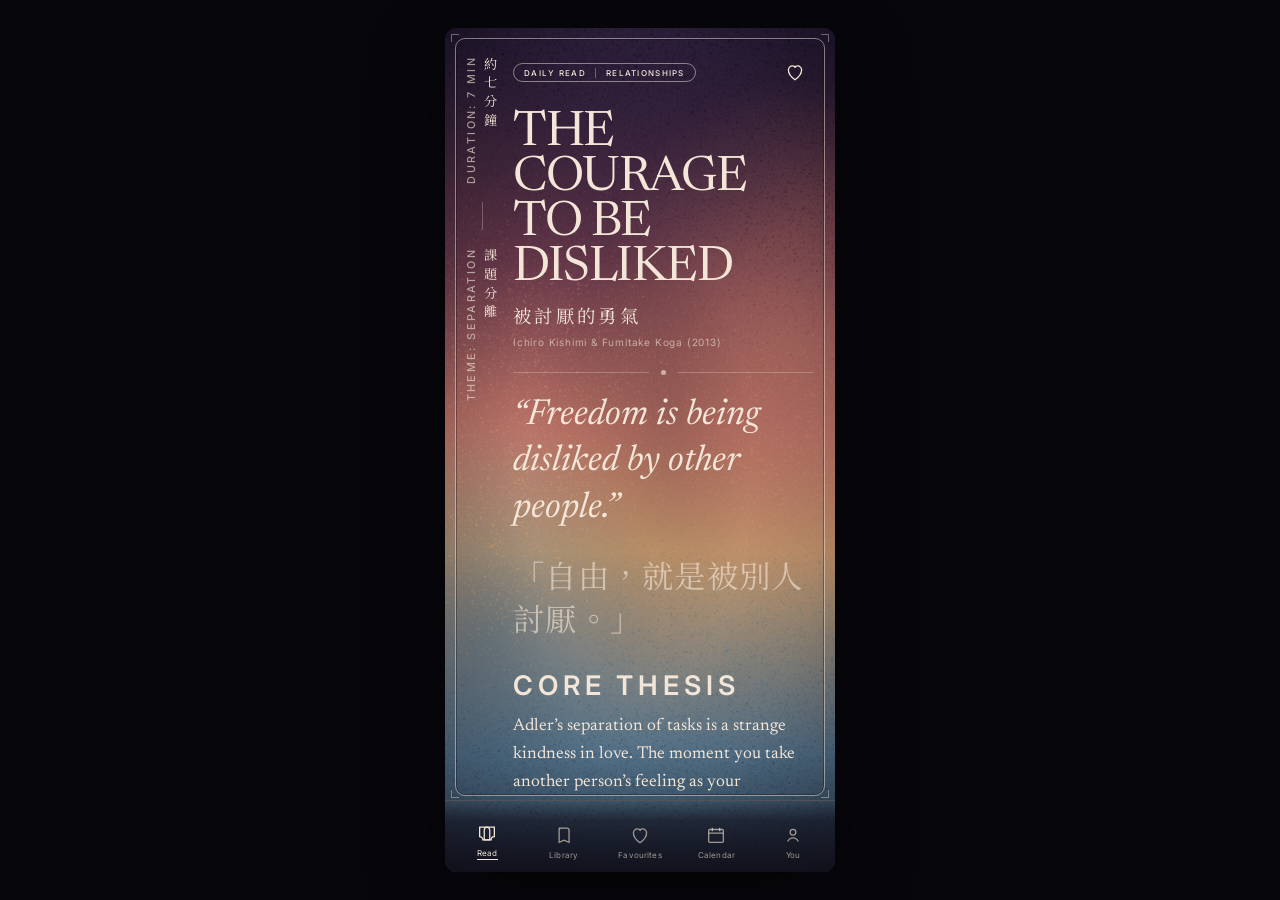
==== keep/index.html @ 2048465a "Add a Read heart and Favourites tab Save from the top-right heart on Read; persist locally. Dock is " ====
<!DOCTYPE html>
<html lang="en">
  <head>
    <meta charset="utf-8" />
    <meta name="viewport" content="width=device-width, initial-scale=1, viewport-fit=cover" />
    <meta name="theme-color" content="#1a1528" />
    <meta name="mobile-web-app-capable" content="yes" />
    <meta name="apple-mobile-web-app-capable" content="yes" />
    <meta name="apple-mobile-web-app-status-bar-style" content="black-translucent" />
    <meta
      name="description"
      content="A reading sanctuary for relationship and intimacy books. Editorial, bilingual, solo practice — not a dating app, not therapy."
    />
    <title>Keep</title>
    <link rel="manifest" href="./manifest.json" />
    <link rel="icon" href="./icon.svg" type="image/svg+xml" />
    <link rel="apple-touch-icon" href="./icon.svg" />
    <link rel="preconnect" href="https://fonts.googleapis.com" />
    <link rel="preconnect" href="https://fonts.gstatic.com" crossorigin />
    <link
      href="https://fonts.googleapis.com/css2?family=Inter:wght@400;500;600&family=Newsreader:ital,opsz,wght@0,6..72,400;0,6..72,500;1,6..72,400&family=Noto+Serif+SC:wght@400;500&family=Noto+Serif+TC:wght@400;500&display=swap"
      rel="stylesheet"
    />
    <link rel="stylesheet" href="./styles.css?v=24" />
  </head>
  <body>
    <div id="app">
      <div class="field" aria-hidden="true"></div>
      <canvas id="stipple" aria-hidden="true"></canvas>
      <div class="vignette" aria-hidden="true"></div>
      <div class="poster">
        <div class="frame" aria-hidden="true"></div>
        <span class="bleed-mark tl" aria-hidden="true"></span>
        <span class="bleed-mark tr" aria-hidden="true"></span>
        <span class="bleed-mark bl" aria-hidden="true"></span>
        <span class="bleed-mark br" aria-hidden="true"></span>
        <aside class="spine" id="spine"></aside>
        <main class="content" id="content" tabindex="-1"></main>
      </div>
      <nav class="dock" id="dock" aria-label="Primary"></nav>
    </div>
    <script src="./books.js?v=12"></script>
    <script src="./app.js?v=24"></script>
  </body>
</html>
---- keep/styles.css ----
:root {
  --dusk: #1a1528;
  --dusk-2: #2c1c36;
  --rose: #c4786a;
  --pollen: #e0b464;
  --pollen-soft: #e8b896;
  --grain-blue: #4a6d88;
  --mist: #8fa4b8;
  --ink: #f3e6d8;
  --ink-dim: rgba(243, 230, 216, 0.62);
  --ink-faint: rgba(243, 230, 216, 0.38);
  --line: rgba(243, 230, 216, 0.28);
  --line-strong: rgba(243, 230, 216, 0.5);
  --stone: #3a3532;
  --serif: "Newsreader", "Noto Serif TC", "Noto Serif SC", "Songti TC", serif;
  --sans: "Inter", "Noto Sans TC", system-ui, sans-serif;
  --cn: "Noto Serif TC", "Noto Serif SC", "Songti TC", serif;
  --bleed: 16px;
  --spine: 42px;
  --dock: 72px;
  --radius-frame: 10px;
}

*,
*::before,
*::after {
  box-sizing: border-box;
}

html,
body {
  margin: 0;
  height: 100%;
  background: #0b0910;
  color: var(--ink);
  font-family: var(--serif);
  -webkit-font-smoothing: antialiased;
  text-rendering: optimizeLegibility;
}

body {
  min-height: 100dvh;
}

button,
input,
textarea {
  font: inherit;
  color: inherit;
  background: none;
  border: none;
}

button {
  cursor: pointer;
}

#app {
  position: relative;
  width: 100%;
  height: 100dvh;
  overflow: hidden;
  isolation: isolate;
}

#stipple {
  position: absolute;
  inset: 0;
  width: 100%;
  height: 100%;
  z-index: 0;
  pointer-events: none;
}

.field {
  position: absolute;
  inset: 0;
  z-index: 0;
  pointer-events: none;
  background:
    radial-gradient(ellipse 120% 70% at 50% -10%, #3a284c 0%, transparent 58%),
    radial-gradient(ellipse 90% 55% at 88% 38%, rgba(196, 120, 106, 0.7) 0%, transparent 58%),
    radial-gradient(ellipse 80% 50% at 12% 72%, rgba(74, 109, 136, 0.55) 0%, transparent 55%),
    linear-gradient(180deg, #1c152c 0%, #6a3a4c 28%, #c4786a 48%, #d4a574 62%, #5a7a92 86%, #24384a 100%);
}

.vignette {
  position: absolute;
  inset: 0;
  z-index: 1;
  pointer-events: none;
  background:
    radial-gradient(ellipse 58% 64% at 57% 46%, rgba(14, 10, 18, 0.22) 0%, transparent 70%),
    radial-gradient(ellipse at center, transparent 40%, rgba(8, 6, 14, 0.35) 100%);
}

.poster {
  position: relative;
  z-index: 2;
  display: grid;
  grid-template-columns: var(--bleed) var(--spine) 1fr var(--bleed);
  grid-template-rows: 1fr;
  height: 100%;
  padding-bottom: var(--dock);
}

.frame {
  position: absolute;
  inset: 10px 10px calc(var(--dock) + 4px) 10px;
  border: 1px solid var(--line-strong);
  border-radius: var(--radius-frame);
  pointer-events: none;
  z-index: 3;
  box-shadow: 0 0 0 1px rgba(12, 10, 18, 0.35) inset;
}

.bleed-mark {
  position: absolute;
  pointer-events: none;
  z-index: 3;
  width: 8px;
  height: 8px;
  border-color: var(--ink-faint);
  border-style: solid;
}

.bleed-mark.tl { top: 6px; left: 6px; border-width: 1px 0 0 1px; }
.bleed-mark.tr { top: 6px; right: 6px; border-width: 1px 1px 0 0; }
.bleed-mark.bl { bottom: calc(var(--dock) + 2px); left: 6px; border-width: 0 0 1px 1px; }
.bleed-mark.br { bottom: calc(var(--dock) + 2px); right: 6px; border-width: 0 1px 1px 0; }

.spine {
  grid-column: 2;
  display: flex;
  flex-direction: column;
  align-items: center;
  gap: 18px;
  padding: 18px 0 12px;
  z-index: 4;
  min-height: 0;
  margin: 10px 0 4px;
  overflow: hidden;
}

.spine-pair {
  display: flex;
  flex-direction: row;
  align-items: flex-start;
  gap: 6px;
}

.spine-en {
  writing-mode: vertical-rl;
  transform: rotate(180deg);
  font-family: var(--sans);
  font-size: 10.8px;
  font-weight: 500;
  letter-spacing: 0.22em;
  text-transform: uppercase;
  color: var(--ink-dim);
  line-height: 1;
}

.spine-cn {
  writing-mode: vertical-rl;
  text-orientation: upright;
  font-family: var(--cn);
  font-size: 13.2px;
  letter-spacing: 0.42em;
  color: var(--ink);
  line-height: 1;
}

.spine-rule {
  width: 1px;
  height: 28px;
  background: var(--line);
  flex: 0 0 auto;
}

.content {
  grid-column: 3;
  z-index: 4;
  overflow: hidden;
  overflow-y: auto;
  overflow-x: hidden;
  margin: 10px 0 4px;
  padding: 16px 6px 18px 10px;
  min-height: 0;
  border-radius: 0 var(--radius-frame) var(--radius-frame) 0;
  scrollbar-width: thin;
  scrollbar-color: var(--ink-faint) transparent;
}

.content:focus {
  outline: none;
}

/* Header row */
.row-top {
  display: flex;
  align-items: center;
  gap: 14px;
  margin-bottom: 22px;
}

.heart {
  margin-left: auto;
  width: 36px;
  height: 36px;
  display: grid;
  place-items: center;
  flex: 0 0 auto;
  color: var(--ink);
}

.heart svg {
  width: 22px;
  height: 22px;
  stroke: currentColor;
  fill: none;
  stroke-width: 1.4;
}

.heart[aria-pressed="true"] svg {
  fill: var(--ink);
  stroke: var(--ink);
}

.pills {
  display: flex;
  flex-wrap: wrap;
  gap: 8px;
  align-items: center;
}

.pill {
  display: inline-flex;
  align-items: center;
  gap: 8px;
  border: 1px solid var(--line-strong);
  border-radius: 999px;
  padding: 5px 10px 4px;
  font-family: var(--sans);
  font-size: 8px;
  font-weight: 500;
  letter-spacing: 0.16em;
  text-transform: uppercase;
  color: var(--ink);
  line-height: 1;
}

.pill .sep {
  opacity: 0.45;
}

.kicker {
  font-family: var(--sans);
  font-size: 9px;
  font-weight: 500;
  letter-spacing: 0.18em;
  text-transform: uppercase;
  color: var(--ink-dim);
}

.title-block h1 {
  margin: 0;
  font-weight: 400;
  font-size: clamp(2.15rem, 9.4vw, 3.05rem);
  line-height: 0.92;
  letter-spacing: -0.03em;
}

.title-cn {
  margin: 10px 0 0;
  font-family: var(--cn);
  font-size: 1.15rem;
  font-weight: 400;
  letter-spacing: 0.18em;
  color: var(--ink);
}

.author {
  margin: 8px 0 0;
  font-family: var(--sans);
  font-size: 10px;
  letter-spacing: 0.08em;
  color: var(--ink-dim);
  text-transform: none;
}

.ornament {
  display: flex;
  align-items: center;
  gap: 12px;
  margin: 22px 0 18px;
}

.ornament::before,
.ornament::after {
  content: "";
  flex: 1;
  height: 1px;
  background: var(--line);
}

.ornament .dot {
  width: 5px;
  height: 5px;
  border-radius: 50%;
  background: var(--ink-dim);
}

.quote {
  margin: 0 0 22px;
  font-style: italic;
  font-size: 2.24rem;
  line-height: 1.3;
  font-weight: 400;
  color: var(--ink);
}

.quote-cn {
  font-style: normal;
  font-family: var(--cn);
  font-size: 1.96rem;
  letter-spacing: 0.04em;
  color: var(--ink-dim);
  margin-top: 8px;
  line-height: 1.35;
}

.section-label {
  font-family: var(--sans);
  font-size: 27px;
  font-weight: 600;
  letter-spacing: 0.18em;
  text-transform: uppercase;
  color: var(--ink);
  margin: 0 0 10px;
  line-height: 1.2;
}

.thesis,
.prose {
  margin: 0 0 14px;
  font-size: 1.078rem;
  line-height: 1.62;
  color: var(--ink);
  font-weight: 400;
}

.thesis-cn,
.prose-cn,
.cn-cn {
  font-family: var(--cn);
  font-size: 1.045rem;
  line-height: 1.75;
  letter-spacing: 0.04em;
  color: var(--ink-dim);
}

.module {
  margin-top: 28px;
  padding-top: 4px;
}

.module-head {
  display: flex;
  align-items: baseline;
  justify-content: space-between;
  gap: 10px;
  margin-bottom: 16px;
  flex-wrap: wrap;
}

.module-head .kicker {
  color: var(--ink);
  font-size: 27px;
  line-height: 1.2;
}

.principle {
  display: grid;
  grid-template-columns: 2.4rem 1fr;
  gap: 6px 10px;
  margin: 0 0 22px;
}

.principle .num {
  font-size: 1.7rem;
  line-height: 1;
  letter-spacing: -0.04em;
  color: var(--ink);
}

.principle h3 {
  margin: 0;
  font-family: var(--sans);
  font-size: 12.1px;
  font-weight: 600;
  letter-spacing: 0.2em;
  text-transform: uppercase;
}

.principle .concept {
  grid-column: 2;
  margin: 0;
  font-size: 1.1rem;
  line-height: 1.45;
}

.principle .plain {
  grid-column: 2;
  margin: 4px 0 0;
  font-size: 1.012rem;
  color: var(--ink-dim);
  line-height: 1.5;
}

.extra-list {
  display: none;
}

.extra-list.open {
  display: block;
}

.toggle {
  font-family: var(--sans);
  font-size: 9px;
  letter-spacing: 0.16em;
  text-transform: uppercase;
  color: var(--ink-dim);
  border-bottom: 1px solid var(--line);
  padding: 0 0 2px;
}

.toggle:hover {
  color: var(--ink);
}

.east-quote {
  margin: 8px 0 6px;
  font-family: var(--cn);
  font-size: 1.408rem;
  line-height: 1.7;
  letter-spacing: 0.08em;
}

.east-source {
  font-family: var(--cn);
  font-size: 0.968rem;
  color: var(--ink-dim);
  margin: 0 0 16px;
}

.practice-prompt {
  margin: 0 0 18px;
  font-size: 1.122rem;
  line-height: 1.55;
}

.check-row {
  display: flex;
  align-items: center;
  gap: 14px;
  margin: 8px 0 18px;
}

.check {
  width: 22px;
  height: 22px;
  border: 1px solid var(--ink);
  border-radius: 2px;
  display: grid;
  place-items: center;
  flex: 0 0 auto;
  color: var(--dusk);
  background: transparent;
}

.check:active {
  transform: scale(0.94);
}

.check[aria-pressed="true"] {
  background: var(--ink);
  border-color: var(--ink);
}

.check[aria-pressed="true"]::after {
  content: "✓";
  font-family: var(--sans);
  font-size: 13px;
  font-weight: 600;
  line-height: 1;
  color: var(--dusk);
}

.check-meta {
  font-family: var(--sans);
  font-size: 9px;
  letter-spacing: 0.2em;
  text-transform: uppercase;
  color: var(--ink-dim);
}

.journal {
  width: 100%;
  min-height: 96px;
  border: 1px solid var(--line);
  border-radius: 2px;
  padding: 12px 12px 14px;
  resize: vertical;
  color: var(--ink);
  background: rgba(12, 10, 18, 0.18);
  line-height: 1.55;
}

.journal::placeholder {
  color: var(--ink-faint);
  font-style: italic;
}

.journal:focus {
  outline: 1px solid var(--line-strong);
}

/* Library */
.chips {
  display: flex;
  flex-wrap: wrap;
  gap: 6px 16px;
  margin: 4px 0 18px;
}

.chip {
  font-family: var(--sans);
  font-size: 9px;
  letter-spacing: 0.16em;
  text-transform: uppercase;
  color: var(--ink-faint);
  padding: 4px 0;
  border-bottom: 1px solid transparent;
}

.chip[aria-pressed="true"] {
  color: var(--ink);
  border-bottom-color: var(--ink-dim);
}

.search {
  width: 100%;
  border-bottom: 1px solid var(--line);
  padding: 6px 0 8px;
  margin: 0 0 18px;
  font-size: 0.95rem;
  color: var(--ink);
}

.search::placeholder {
  color: var(--ink-faint);
  font-family: var(--sans);
  font-size: 10px;
  letter-spacing: 0.14em;
  text-transform: uppercase;
}

.catalog {
  list-style: none;
  margin: 0;
  padding: 0;
}

.catalog li {
  border-top: 1px solid var(--line);
}

.catalog-row {
  display: grid;
  grid-template-columns: 1fr auto;
  gap: 8px 10px;
  padding: 14px 0;
  align-items: start;
  width: 100%;
  text-align: left;
}

.catalog li:last-child {
  border-bottom: 1px solid var(--line);
}

.catalog h2 {
  margin: 0;
  font-size: 1.12rem;
  font-weight: 400;
  line-height: 1.2;
}

.catalog .cn {
  margin: 4px 0 0;
  font-family: var(--cn);
  font-size: 0.82rem;
  letter-spacing: 0.12em;
  color: var(--ink-dim);
}

.catalog .by {
  margin: 4px 0 0;
  font-family: var(--sans);
  font-size: 9px;
  letter-spacing: 0.06em;
  color: var(--ink-faint);
}

.mark {
  font-family: var(--sans);
  font-size: 8px;
  letter-spacing: 0.16em;
  text-transform: uppercase;
  color: var(--pollen-soft);
  white-space: nowrap;
  padding-top: 6px;
}

.mark.pro {
  color: var(--ink-faint);
}

.quiet-note {
  margin: 18px 0 0;
  font-size: 0.92rem;
  color: var(--ink-dim);
  line-height: 1.5;
}

.linkish {
  border-bottom: 1px solid var(--line);
  padding-bottom: 1px;
}

/* Calendar */
.month-name {
  margin: 6px 0 4px;
  font-size: clamp(2.1rem, 9vw, 2.8rem);
  font-weight: 400;
  letter-spacing: -0.03em;
  line-height: 0.95;
}

.month-nav {
  display: flex;
  justify-content: space-between;
  align-items: baseline;
  margin-bottom: 8px;
}

.month-nav button {
  font-family: var(--sans);
  font-size: 9px;
  letter-spacing: 0.16em;
  text-transform: uppercase;
  color: var(--ink-dim);
}

.cal {
  width: 100%;
  border-collapse: collapse;
  margin: 12px 0 22px;
  table-layout: fixed;
}

.cal th {
  font-family: var(--sans);
  font-size: 8px;
  letter-spacing: 0.14em;
  font-weight: 500;
  text-transform: uppercase;
  color: var(--ink-faint);
  padding: 8px 0 10px;
}

.cal td {
  border: 1px solid var(--line);
  text-align: center;
  height: 42px;
  vertical-align: middle;
  position: relative;
}

.cal td button {
  width: 100%;
  height: 100%;
  font-size: 0.92rem;
  color: var(--ink);
  position: relative;
}

.cal td.empty {
  border-color: transparent;
}

.cal td.today button {
  color: var(--pollen);
}

.dot-pollen {
  display: block;
  width: 5px;
  height: 5px;
  border-radius: 50%;
  background: var(--pollen);
  margin: 2px auto 0;
}

.dot-log {
  display: block;
  width: 3px;
  height: 3px;
  border-radius: 50%;
  background: var(--ink-faint);
  margin: 2px auto 0;
}

.cal td.selected {
  background: rgba(243, 230, 216, 0.06);
}

.inspector {
  padding-top: 10px;
  border-top: 1px solid var(--line);
}

.inspect-head {
  font-family: var(--sans);
  font-size: 9px;
  font-weight: 500;
  letter-spacing: 0.16em;
  text-transform: uppercase;
  color: var(--ink-dim);
  margin: 12px 0 8px;
}

.inspect-head .slash {
  opacity: 0.45;
  margin: 0 6px;
  letter-spacing: 0.08em;
}

.inspect-counts {
  font-family: var(--sans);
  font-size: 9px;
  font-weight: 500;
  letter-spacing: 0.16em;
  text-transform: uppercase;
  color: var(--ink);
  margin: 0 0 18px;
}

.inspect-counts .dot-sep {
  opacity: 0.5;
  margin: 0 4px;
}

.inspect-book {
  margin: 0 0 22px;
}

.inspect-cat {
  font-family: var(--sans);
  font-size: 8px;
  letter-spacing: 0.18em;
  text-transform: uppercase;
  color: var(--ink-faint);
  margin: 0 0 6px;
}

.inspect-title {
  margin: 0 0 8px;
  font-weight: 400;
  font-size: 1.28rem;
  line-height: 1.15;
  letter-spacing: -0.02em;
}

.inspect-book .cn {
  margin: 0 0 10px;
  font-family: var(--cn);
  font-size: 0.92rem;
  letter-spacing: 0.08em;
  color: var(--ink-dim);
}

.inspect-open {
  display: inline-block;
  font-family: var(--sans);
  font-size: 9px;
  letter-spacing: 0.18em;
  text-transform: uppercase;
  color: var(--ink);
  border-bottom: 1px solid var(--line-strong);
  padding: 0 0 2px;
  margin: 0 0 12px;
}

.inspect-open:hover {
  color: var(--pollen);
}

.inspect-status {
  font-family: var(--sans);
  font-size: 8px;
  letter-spacing: 0.16em;
  text-transform: uppercase;
  color: var(--pollen);
  margin: 0 0 10px;
}

.inspect-note {
  margin: 0;
  font-style: italic;
  font-size: 0.98rem;
  line-height: 1.5;
  color: var(--ink-dim);
}

.empty-inspect {
  color: var(--ink-faint);
  font-style: italic;
}

/* Profile */
.setting {
  display: flex;
  justify-content: space-between;
  align-items: center;
  gap: 12px;
  padding: 14px 0;
  border-top: 1px solid var(--line);
}

.setting:last-of-type {
  border-bottom: 1px solid var(--line);
}

.setting p {
  margin: 2px 0 0;
  font-size: 0.88rem;
  color: var(--ink-dim);
  line-height: 1.4;
}

.seg {
  display: flex;
  flex: 0 0 auto;
  gap: 0;
  border: 1px solid var(--line);
  border-radius: 999px;
}

.seg button {
  font-family: var(--sans);
  font-size: 9px;
  letter-spacing: 0.12em;
  text-transform: uppercase;
  padding: 8px 12px;
  color: var(--ink-dim);
  white-space: nowrap;
  flex: 0 0 auto;
}

.seg button[aria-pressed="true"] {
  color: var(--dusk);
  background: var(--ink);
}

.metrics {
  display: grid;
  grid-template-columns: 1fr 1fr;
  gap: 12px;
  margin: 8px 0 16px;
}

.metric {
  border: 1px solid var(--line);
  padding: 12px 12px 10px;
}

.metric b {
  display: block;
  font-size: 1.8rem;
  font-weight: 400;
  letter-spacing: -0.04em;
  line-height: 1;
}

.metric span {
  font-family: var(--sans);
  font-size: 8px;
  letter-spacing: 0.14em;
  text-transform: uppercase;
  color: var(--ink-dim);
}

.export {
  display: inline-block;
  margin: 8px 0 18px;
  font-family: var(--sans);
  font-size: 9px;
  letter-spacing: 0.16em;
  text-transform: uppercase;
  border: 1px solid var(--line-strong);
  border-radius: 999px;
  padding: 8px 14px;
}

.disclaimer {
  margin: 24px 0 8px;
  font-size: 0.82rem;
  color: var(--ink-faint);
  line-height: 1.5;
}

/* Dock */
.dock {
  position: absolute;
  left: 0;
  right: 0;
  bottom: 0;
  z-index: 5;
  height: var(--dock);
  display: grid;
  grid-template-columns: repeat(5, 1fr);
  align-items: end;
  padding: 0 4px calc(8px + env(safe-area-inset-bottom));
  background: linear-gradient(180deg, transparent 0%, rgba(16, 12, 24, 0.55) 28%, rgba(14, 10, 20, 0.78) 100%);
  border-top: 1px solid var(--line);
}

.dock button {
  display: flex;
  flex-direction: column;
  align-items: center;
  gap: 4px;
  padding: 8px 0 4px;
  color: var(--ink-dim);
  min-width: 0;
}

.dock button svg {
  width: 22px;
  height: 22px;
  stroke: currentColor;
  fill: none;
  stroke-width: 1.4;
}

.dock button span {
  font-family: var(--sans);
  font-size: 8px;
  letter-spacing: 0.02em;
  white-space: nowrap;
}

.dock button[aria-current="page"] {
  color: var(--ink);
}

.dock button[aria-current="page"] span {
  border-bottom: 1px solid var(--ink);
  padding-bottom: 1px;
}

.gate {
  margin: 0 0 16px;
  padding: 12px;
  border: 1px solid var(--line);
  font-size: 0.95rem;
  line-height: 1.5;
}

.gate-actions {
  display: flex;
  flex-wrap: wrap;
  gap: 10px 14px;
  margin-top: 10px;
}

.week-list {
  list-style: none;
  padding: 0;
  margin: 0 0 14px;
}

.week-list li {
  padding: 6px 0;
  border-top: 1px solid var(--line);
  font-size: 0.92rem;
}

.week-open {
  display: flex;
  justify-content: space-between;
  align-items: baseline;
  gap: 10px;
  width: 100%;
  text-align: left;
  padding: 0;
}

.week-open:hover span:first-child {
  color: var(--pollen);
}

html.en-only .cn-only {
  display: none !important;
}

@media (min-width: 540px) {
  body {
    display: grid;
    place-items: center;
    min-height: 100dvh;
    background: #07060b;
  }

  #app {
    width: 390px;
    height: min(844px, calc(100dvh - 32px));
    border-radius: 12px;
    box-shadow: 0 24px 80px rgba(0, 0, 0, 0.45);
  }
}

@media (prefers-reduced-motion: reduce) {
  * {
    scroll-behavior: auto !important;
    transition: none !important;
  }
}
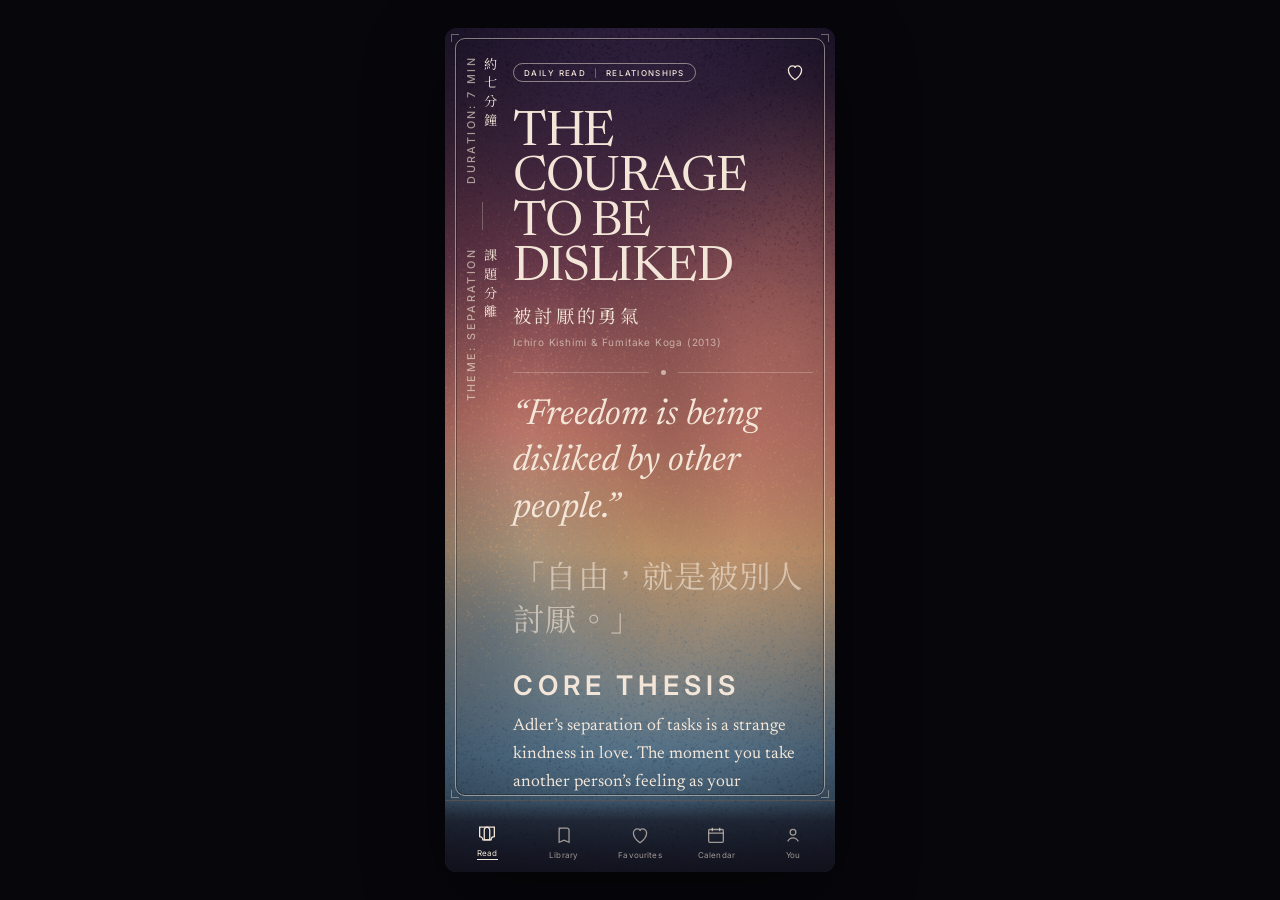
==== commit 6b0b5dd7: "Count weekly books and practices from the same week Books read and practices applied now both use th" ====
--- a/keep/index.html
+++ b/keep/index.html
@@ -40,6 +40,6 @@
       <nav class="dock" id="dock" aria-label="Primary"></nav>
     </div>
     <script src="./books.js?v=12"></script>
-    <script src="./app.js?v=24"></script>
+    <script src="./app.js?v=25"></script>
   </body>
 </html>
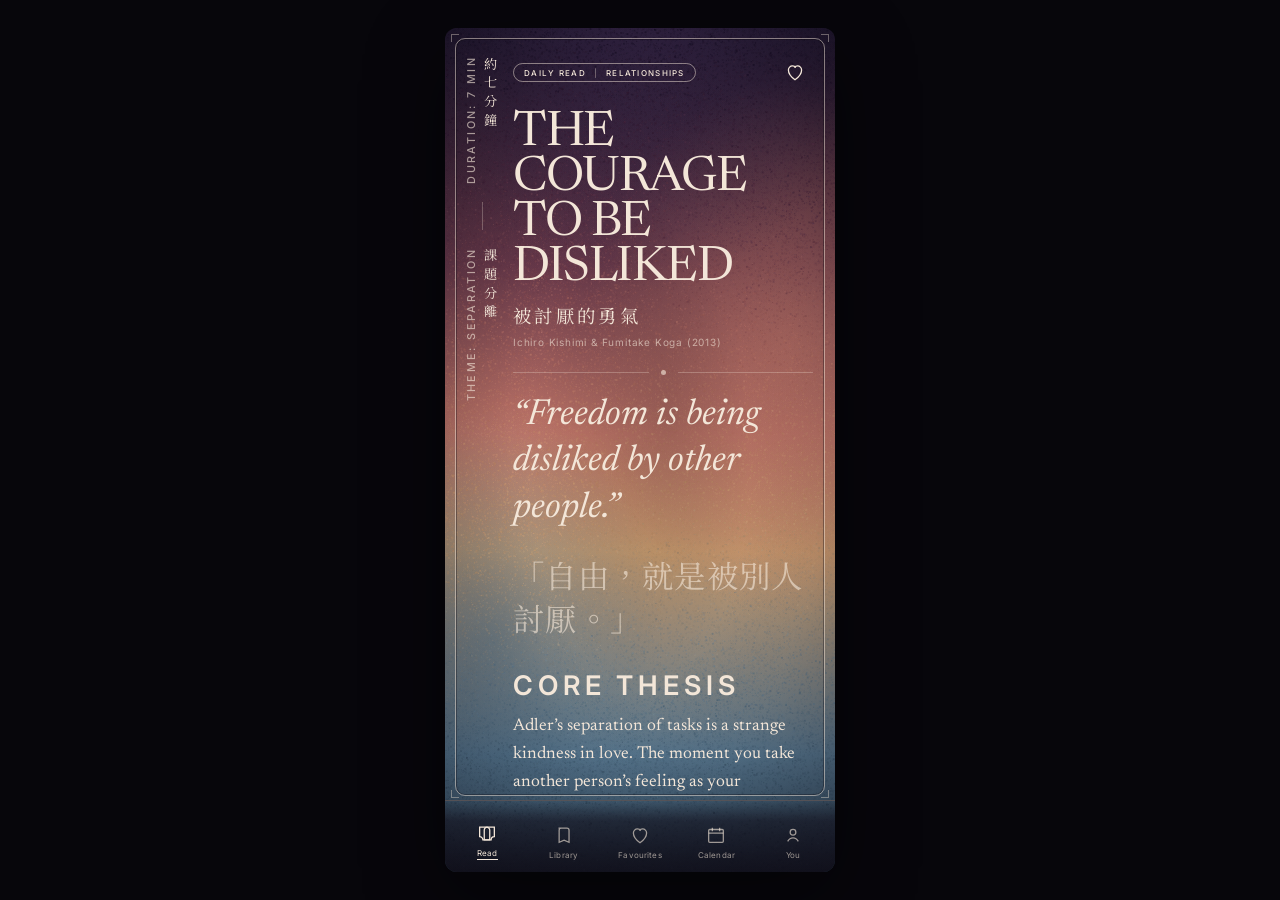
==== commit ca78c95a: "Mark Keep as version 0.1 Set the PWA manifest, cache-bust, service-worker cache, and You-tab label t" ====
--- a/keep/index.html
+++ b/keep/index.html
@@ -12,7 +12,8 @@
       content="A reading sanctuary for relationship and intimacy books. Editorial, bilingual, solo practice — not a dating app, not therapy."
     />
     <title>Keep</title>
-    <link rel="manifest" href="./manifest.json" />
+    <meta name="version" content="0.1" />
+    <link rel="manifest" href="./manifest.json?v=0.1" />
     <link rel="icon" href="./icon.svg" type="image/svg+xml" />
     <link rel="apple-touch-icon" href="./icon.svg" />
     <link rel="preconnect" href="https://fonts.googleapis.com" />
@@ -21,7 +22,7 @@
       href="https://fonts.googleapis.com/css2?family=Inter:wght@400;500;600&family=Newsreader:ital,opsz,wght@0,6..72,400;0,6..72,500;1,6..72,400&family=Noto+Serif+SC:wght@400;500&family=Noto+Serif+TC:wght@400;500&display=swap"
       rel="stylesheet"
     />
-    <link rel="stylesheet" href="./styles.css?v=24" />
+    <link rel="stylesheet" href="./styles.css?v=0.1" />
   </head>
   <body>
     <div id="app">
@@ -39,7 +40,7 @@
       </div>
       <nav class="dock" id="dock" aria-label="Primary"></nav>
     </div>
-    <script src="./books.js?v=12"></script>
-    <script src="./app.js?v=25"></script>
+    <script src="./books.js?v=0.1"></script>
+    <script src="./app.js?v=0.1"></script>
   </body>
 </html>
--- a/keep/styles.css
+++ b/keep/styles.css
@@ -922,6 +922,15 @@
   line-height: 1.5;
 }
 
+.version {
+  margin: 0 0 8px;
+  font-family: var(--sans);
+  font-size: 8px;
+  letter-spacing: 0.16em;
+  text-transform: uppercase;
+  color: var(--ink-faint);
+}
+
 /* Dock */
 .dock {
   position: absolute;
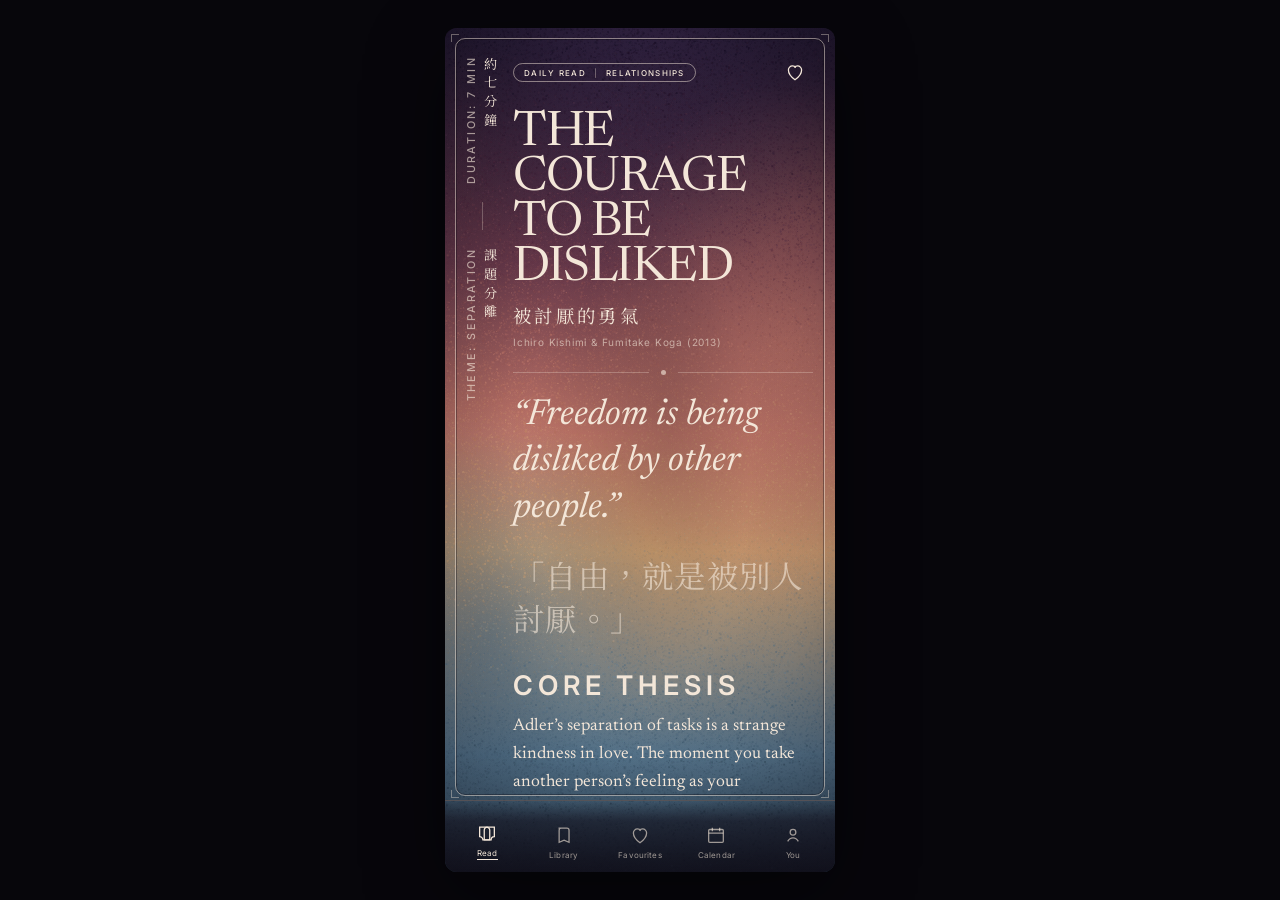
==== commit 667b00b6: "Rewrite the five Keep volumes to the 0.1 editorial rules Quote or key claim, then a kitchen-level ex" ====
--- a/keep/index.html
+++ b/keep/index.html
@@ -40,7 +40,7 @@
       </div>
       <nav class="dock" id="dock" aria-label="Primary"></nav>
     </div>
-    <script src="./books.js?v=0.1"></script>
+    <script src="./books.js?v=0.1.1"></script>
     <script src="./app.js?v=0.1"></script>
   </body>
 </html>
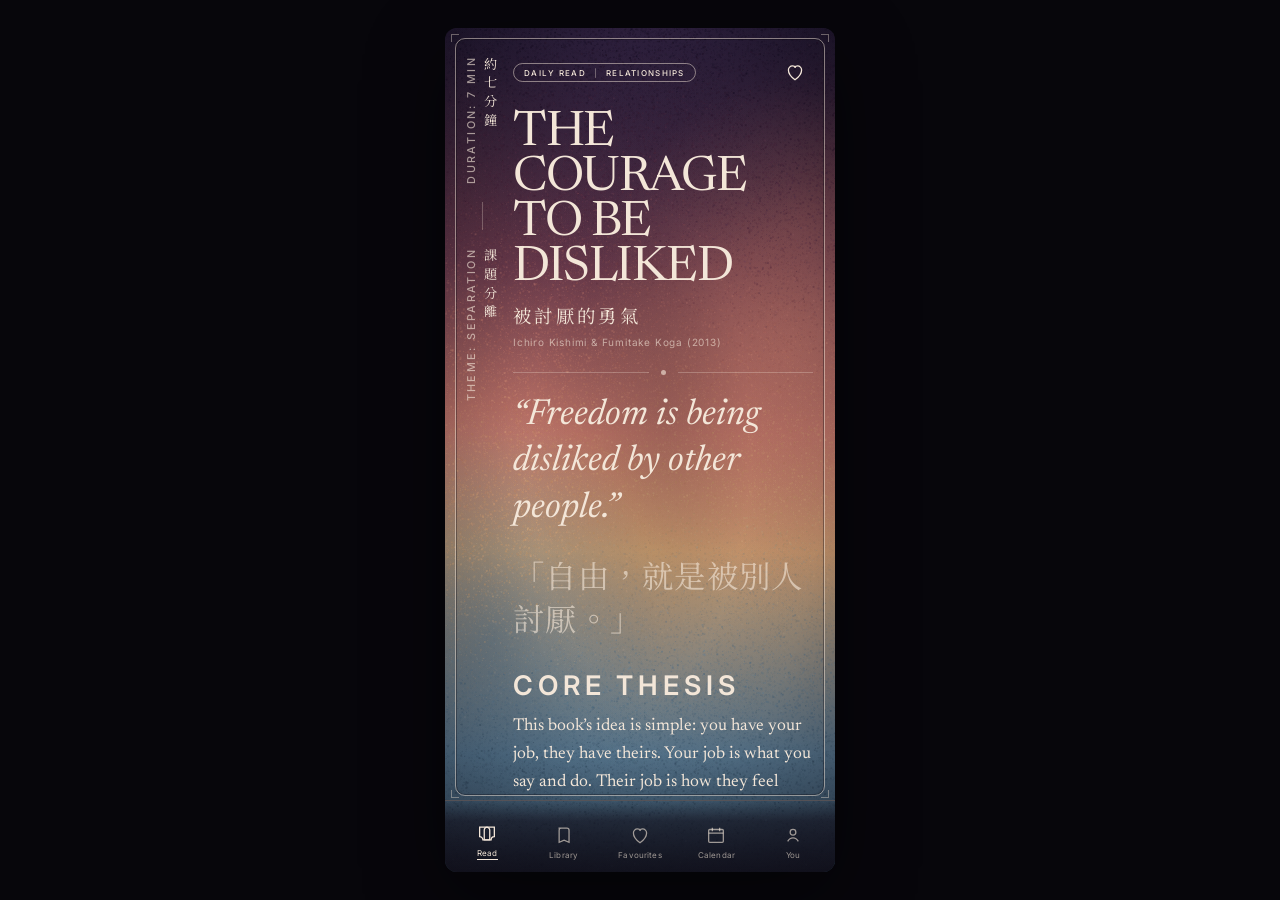
==== commit f5ad07df: "Simplify Keep book explanations for a 15-year-old Rewrite all five volumes so the quote stays first " ====
--- a/keep/index.html
+++ b/keep/index.html
@@ -40,7 +40,7 @@
       </div>
       <nav class="dock" id="dock" aria-label="Primary"></nav>
     </div>
-    <script src="./books.js?v=0.1.1"></script>
+    <script src="./books.js?v=0.1.2"></script>
     <script src="./app.js?v=0.1"></script>
   </body>
 </html>
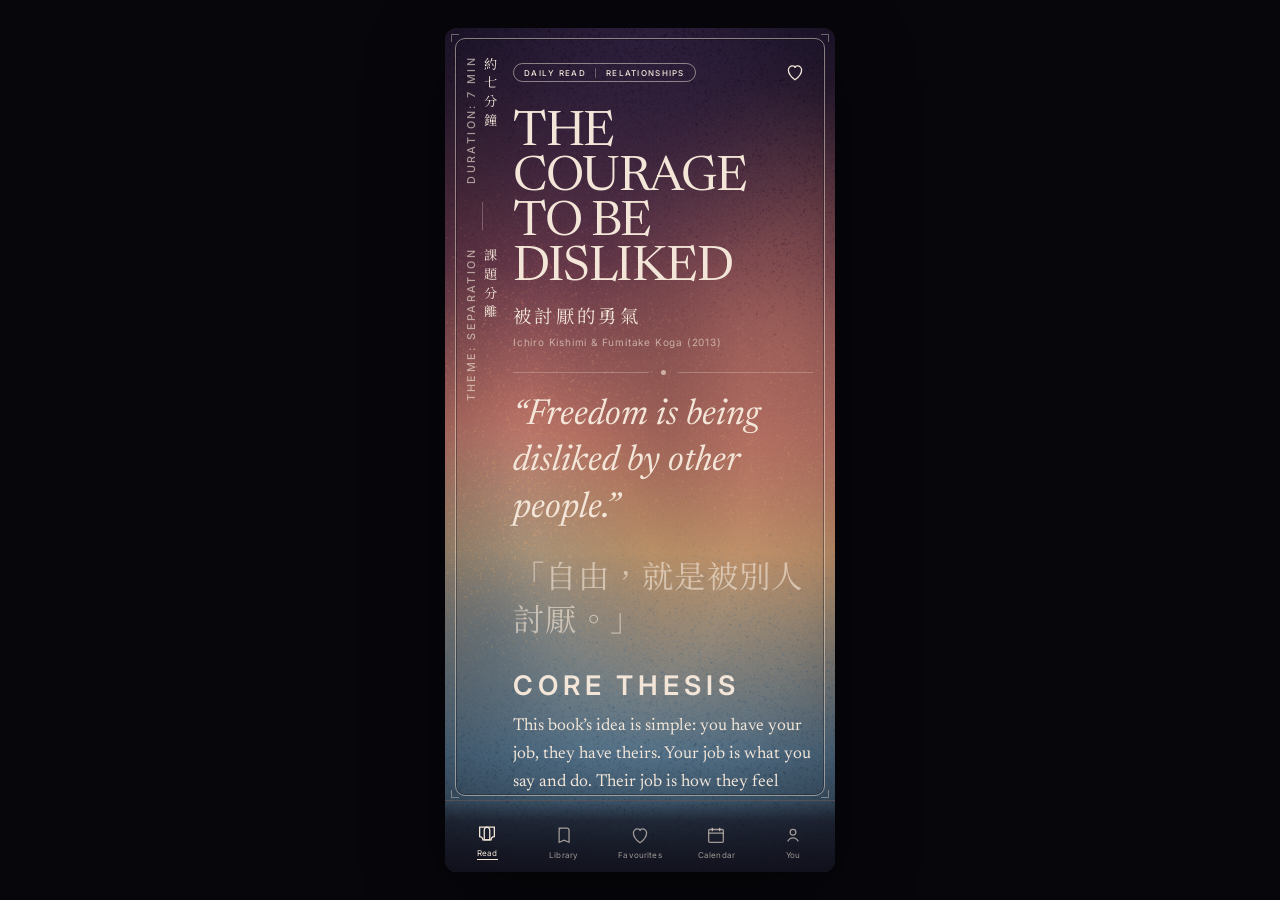
==== commit 39011492: "Bust Keep preview cache so rewritten books load The service worker was cache-first for index.html an" ====
--- a/keep/index.html
+++ b/keep/index.html
@@ -12,8 +12,8 @@
       content="A reading sanctuary for relationship and intimacy books. Editorial, bilingual, solo practice — not a dating app, not therapy."
     />
     <title>Keep</title>
-    <meta name="version" content="0.1" />
-    <link rel="manifest" href="./manifest.json?v=0.1" />
+    <meta name="version" content="0.1.3" />
+    <link rel="manifest" href="./manifest.json?v=0.1.3" />
     <link rel="icon" href="./icon.svg" type="image/svg+xml" />
     <link rel="apple-touch-icon" href="./icon.svg" />
     <link rel="preconnect" href="https://fonts.googleapis.com" />
@@ -22,7 +22,7 @@
       href="https://fonts.googleapis.com/css2?family=Inter:wght@400;500;600&family=Newsreader:ital,opsz,wght@0,6..72,400;0,6..72,500;1,6..72,400&family=Noto+Serif+SC:wght@400;500&family=Noto+Serif+TC:wght@400;500&display=swap"
       rel="stylesheet"
     />
-    <link rel="stylesheet" href="./styles.css?v=0.1" />
+    <link rel="stylesheet" href="./styles.css?v=0.1.3" />
   </head>
   <body>
     <div id="app">
@@ -40,7 +40,7 @@
       </div>
       <nav class="dock" id="dock" aria-label="Primary"></nav>
     </div>
-    <script src="./books.js?v=0.1.2"></script>
-    <script src="./app.js?v=0.1"></script>
+    <script src="./books.js?v=0.1.3"></script>
+    <script src="./app.js?v=0.1.3"></script>
   </body>
 </html>
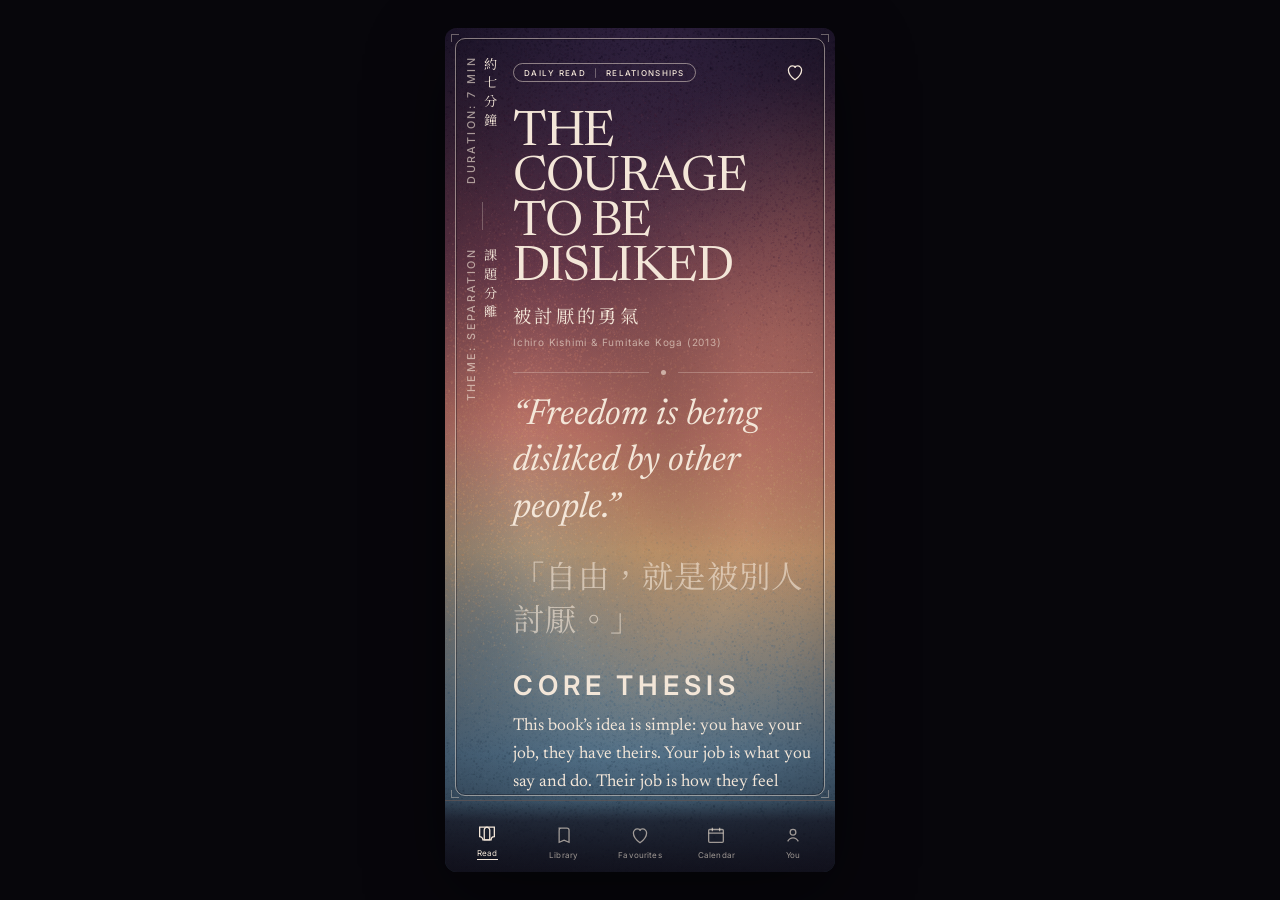
==== commit e8b9ed0a: "Add Keep must-read books 6–15 Same editorial shape as the launch five: claim then a 15-year-old expl" ====
--- a/keep/index.html
+++ b/keep/index.html
@@ -12,8 +12,8 @@
       content="A reading sanctuary for relationship and intimacy books. Editorial, bilingual, solo practice — not a dating app, not therapy."
     />
     <title>Keep</title>
-    <meta name="version" content="0.1.3" />
-    <link rel="manifest" href="./manifest.json?v=0.1.3" />
+    <meta name="version" content="0.1.4" />
+    <link rel="manifest" href="./manifest.json?v=0.1.4" />
     <link rel="icon" href="./icon.svg" type="image/svg+xml" />
     <link rel="apple-touch-icon" href="./icon.svg" />
     <link rel="preconnect" href="https://fonts.googleapis.com" />
@@ -22,7 +22,7 @@
       href="https://fonts.googleapis.com/css2?family=Inter:wght@400;500;600&family=Newsreader:ital,opsz,wght@0,6..72,400;0,6..72,500;1,6..72,400&family=Noto+Serif+SC:wght@400;500&family=Noto+Serif+TC:wght@400;500&display=swap"
       rel="stylesheet"
     />
-    <link rel="stylesheet" href="./styles.css?v=0.1.3" />
+    <link rel="stylesheet" href="./styles.css?v=0.1.4" />
   </head>
   <body>
     <div id="app">
@@ -40,7 +40,7 @@
       </div>
       <nav class="dock" id="dock" aria-label="Primary"></nav>
     </div>
-    <script src="./books.js?v=0.1.3"></script>
-    <script src="./app.js?v=0.1.3"></script>
+    <script src="./books.js?v=0.1.4"></script>
+    <script src="./app.js?v=0.1.4"></script>
   </body>
 </html>
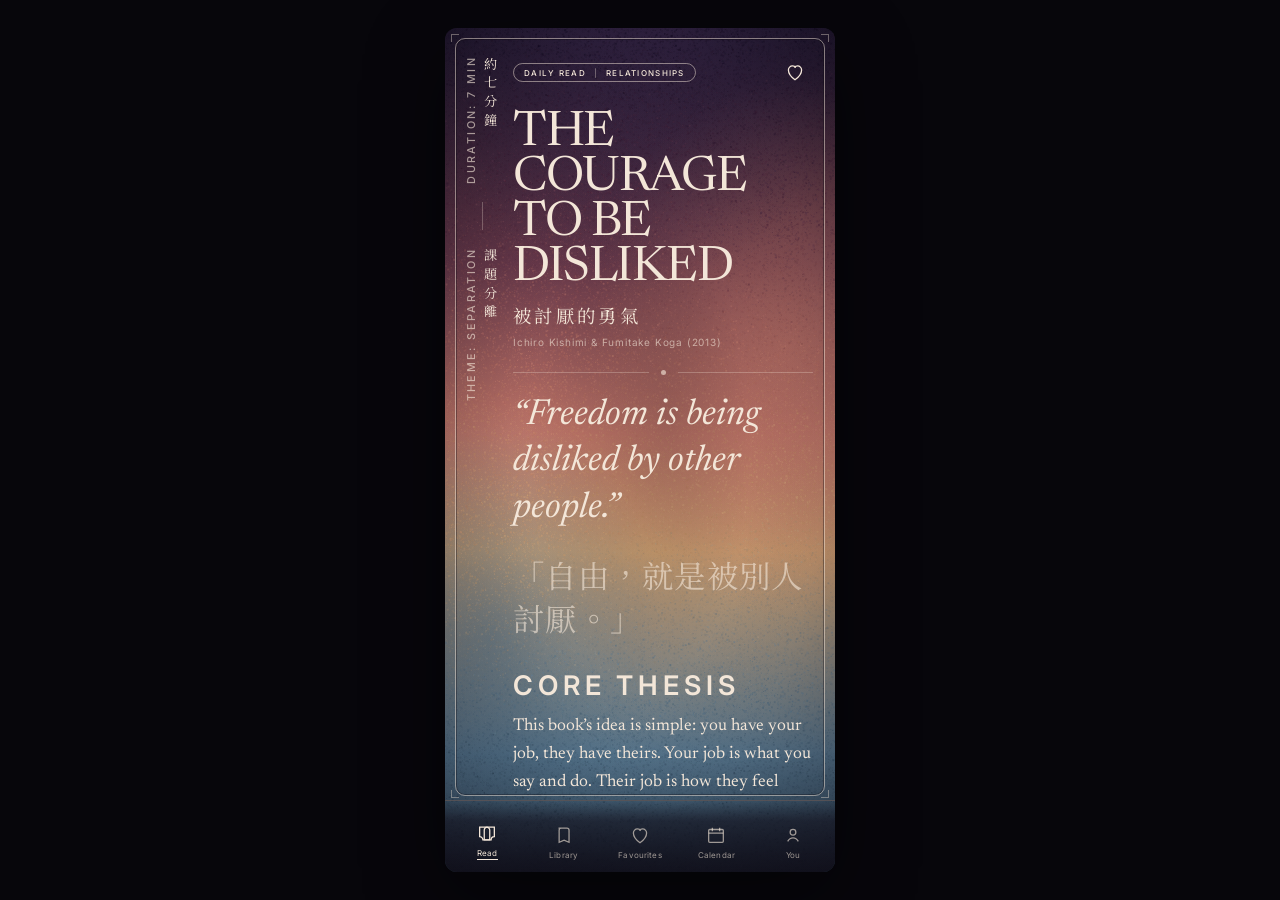
==== commit 5296b2de: "Make Keep summaries explain the books, add 16–30 Rewrite highlights and extras so the claim is follo" ====
--- a/keep/index.html
+++ b/keep/index.html
@@ -12,8 +12,8 @@
       content="A reading sanctuary for relationship and intimacy books. Editorial, bilingual, solo practice — not a dating app, not therapy."
     />
     <title>Keep</title>
-    <meta name="version" content="0.1.4" />
-    <link rel="manifest" href="./manifest.json?v=0.1.4" />
+    <meta name="version" content="0.1.5" />
+    <link rel="manifest" href="./manifest.json?v=0.1.5" />
     <link rel="icon" href="./icon.svg" type="image/svg+xml" />
     <link rel="apple-touch-icon" href="./icon.svg" />
     <link rel="preconnect" href="https://fonts.googleapis.com" />
@@ -22,7 +22,7 @@
       href="https://fonts.googleapis.com/css2?family=Inter:wght@400;500;600&family=Newsreader:ital,opsz,wght@0,6..72,400;0,6..72,500;1,6..72,400&family=Noto+Serif+SC:wght@400;500&family=Noto+Serif+TC:wght@400;500&display=swap"
       rel="stylesheet"
     />
-    <link rel="stylesheet" href="./styles.css?v=0.1.4" />
+    <link rel="stylesheet" href="./styles.css?v=0.1.5" />
   </head>
   <body>
     <div id="app">
@@ -40,7 +40,7 @@
       </div>
       <nav class="dock" id="dock" aria-label="Primary"></nav>
     </div>
-    <script src="./books.js?v=0.1.4"></script>
-    <script src="./app.js?v=0.1.4"></script>
+    <script src="./books.js?v=0.1.5"></script>
+    <script src="./app.js?v=0.1.5"></script>
   </body>
 </html>
